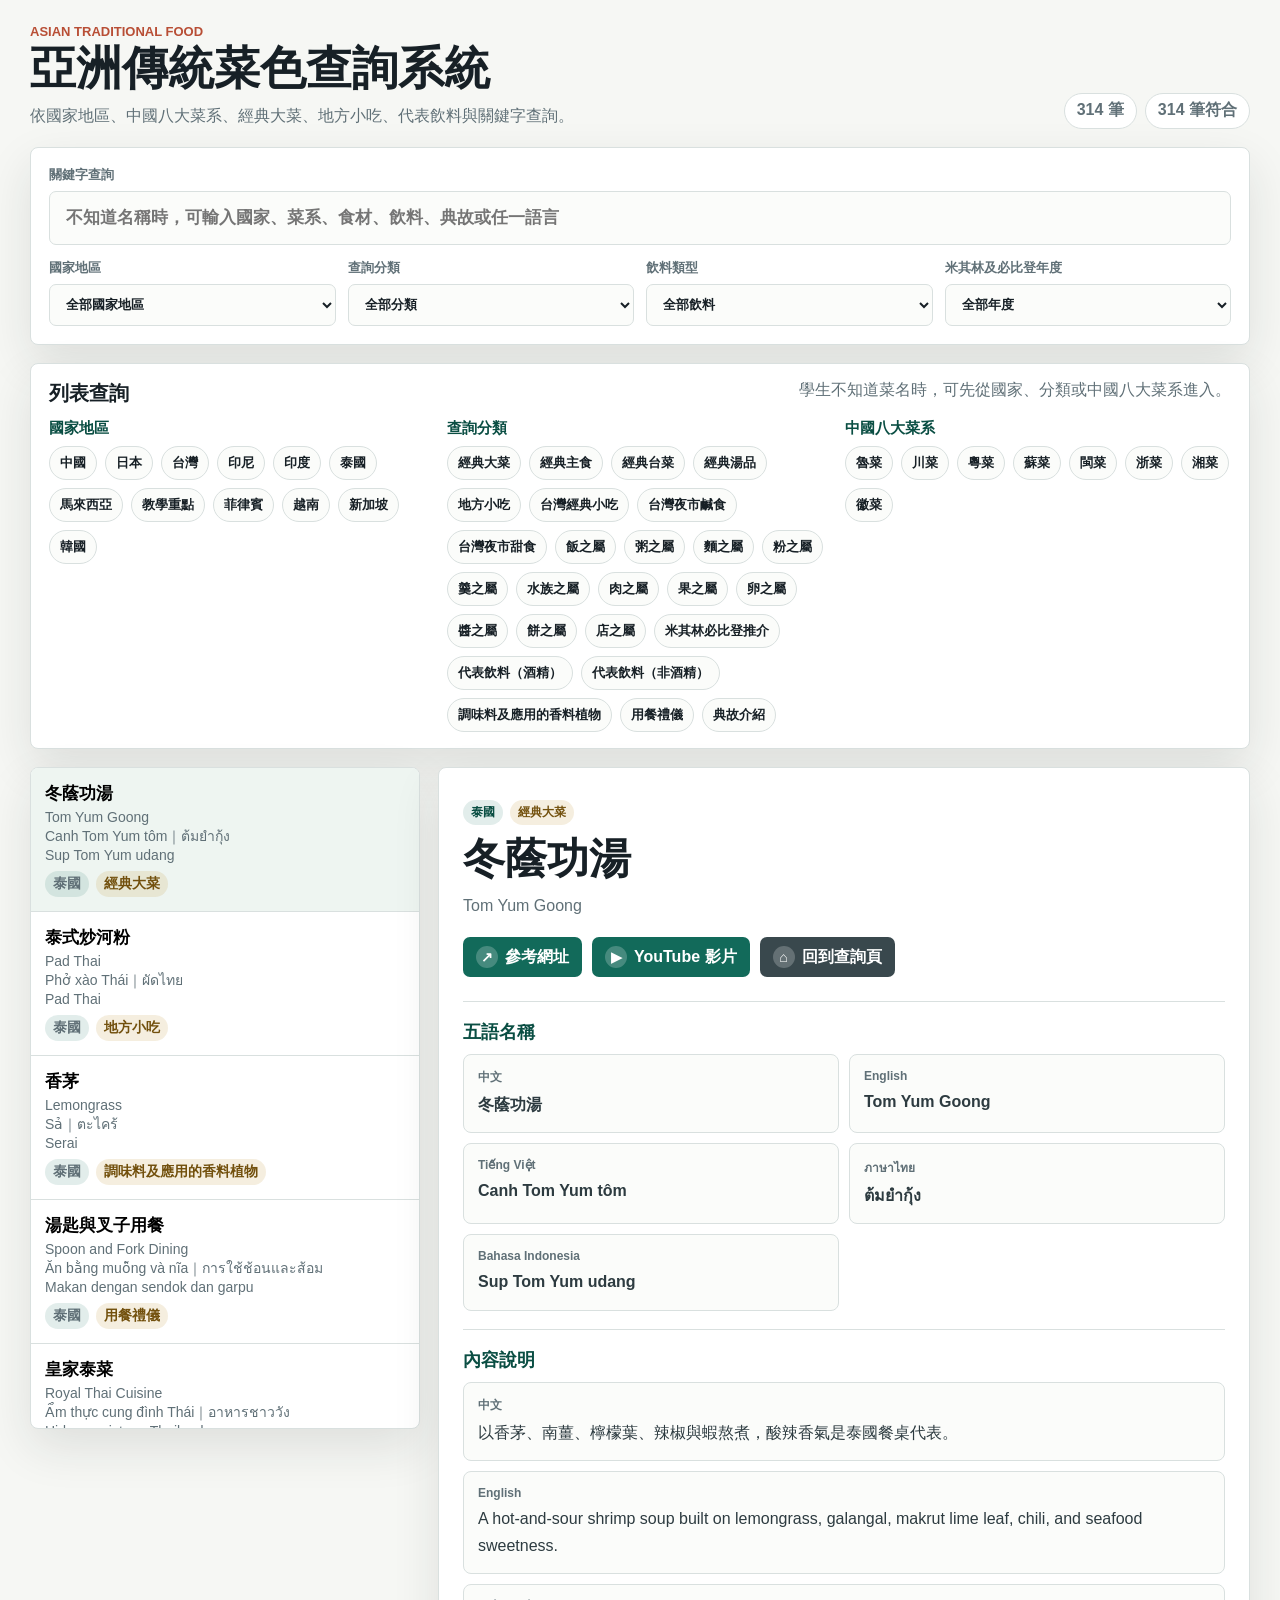
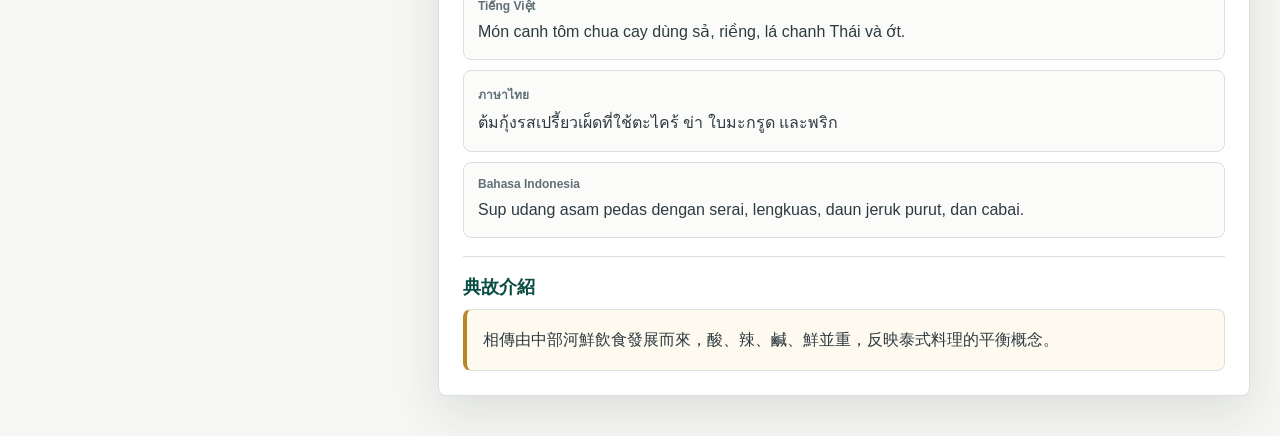
==== asian-foods.html @ ef6f96ef "Publish Thai hospitality terms and Asian foods pages" ====
<!doctype html>
<html lang="zh-Hant">
  <head>
    <meta charset="utf-8">
    <meta name="viewport" content="width=device-width, initial-scale=1">
    <title>亞洲傳統菜色查詢系統</title>
    <link rel="stylesheet" href="asian-foods.css?v=20260606-links">
  </head>
  <body>
    <main class="food-app">
      <header class="app-header">
        <div>
          <p class="eyebrow">Asian Traditional Food</p>
          <h1>亞洲傳統菜色查詢系統</h1>
          <p class="subtitle">依國家地區、中國八大菜系、經典大菜、地方小吃、代表飲料與關鍵字查詢。</p>
        </div>
        <div class="stats" aria-label="資料統計">
          <span id="totalCount">0 筆</span>
          <span id="matchCount">0 筆符合</span>
        </div>
      </header>

      <section id="searchTop" class="search-panel" aria-label="查詢條件">
        <label class="search-box" for="searchInput">
          <span>關鍵字查詢</span>
          <input id="searchInput" type="search" autocomplete="off" placeholder="不知道名稱時，可輸入國家、菜系、食材、飲料、典故或任一語言">
        </label>
        <div class="filter-grid">
          <label>
            國家地區
            <select id="countrySelect">
              <option value="all">全部國家地區</option>
            </select>
          </label>
          <label>
            查詢分類
            <select id="categorySelect">
              <option value="all">全部分類</option>
            </select>
          </label>
          <label>
            飲料類型
            <select id="drinkSelect">
              <option value="all">全部飲料</option>
              <option value="酒精">酒精</option>
              <option value="非酒精">非酒精</option>
            </select>
          </label>
          <label>
            米其林及必比登年度
            <select id="yearSelect">
              <option value="all">全部年度</option>
            </select>
          </label>
        </div>
      </section>

      <section class="browse-panel" aria-label="分類列表">
        <div class="panel-heading">
          <h2>列表查詢</h2>
          <p>學生不知道菜名時，可先從國家、分類或中國八大菜系進入。</p>
        </div>
        <div id="quickLists" class="quick-lists"></div>
      </section>

      <section class="content-layout">
        <aside class="result-list" aria-label="查詢結果">
          <div id="resultList" class="cards"></div>
        </aside>

        <article id="detailPanel" class="detail-panel" aria-live="polite">
          <div class="empty-state">
            <h2>請選擇一筆資料</h2>
            <p>右側會顯示五語名稱、內容說明、典故、標章、參考網址與 YouTube 影片。</p>
          </div>
        </article>
      </section>
    </main>

    <script src="asian-foods-app.js?v=20260606-links"></script>
  </body>
</html>
---- asian-foods.css ----
:root {
  color-scheme: light;
  --ink: #172026;
  --muted: #607077;
  --line: #d9e0df;
  --panel: #ffffff;
  --soft: #eef5f1;
  --brand: #126a5a;
  --brand-dark: #0a4e43;
  --accent: #b84e35;
  --gold: #b98622;
  --bg: #f6f7f4;
  --shadow: 0 18px 48px rgba(23, 32, 38, 0.11);
}

* {
  box-sizing: border-box;
}

body {
  margin: 0;
  min-height: 100vh;
  color: var(--ink);
  background: var(--bg);
  font-family: -apple-system, BlinkMacSystemFont, "Segoe UI", "Noto Sans TC", sans-serif;
}

button,
input,
select {
  font: inherit;
}

.food-app {
  width: min(1220px, calc(100% - 32px));
  margin: 0 auto;
  padding: 24px 0 40px;
}

.app-header {
  display: flex;
  align-items: flex-end;
  justify-content: space-between;
  gap: 18px;
  margin-bottom: 18px;
}

.eyebrow,
.subtitle,
h1,
h2,
p {
  margin-top: 0;
}

.eyebrow {
  margin-bottom: 4px;
  color: var(--accent);
  font-size: 13px;
  font-weight: 900;
  text-transform: uppercase;
}

h1 {
  margin-bottom: 8px;
  font-size: clamp(30px, 4vw, 46px);
  line-height: 1.1;
}

.subtitle {
  margin-bottom: 0;
  color: var(--muted);
  line-height: 1.7;
}

.stats {
  display: flex;
  gap: 8px;
  flex-wrap: wrap;
  justify-content: flex-end;
}

.stats span {
  display: inline-flex;
  align-items: center;
  min-height: 36px;
  padding: 6px 12px;
  border: 1px solid var(--line);
  border-radius: 999px;
  background: var(--panel);
  color: var(--muted);
  font-weight: 900;
}

.search-panel,
.browse-panel,
.result-list,
.detail-panel {
  border: 1px solid var(--line);
  border-radius: 8px;
  background: var(--panel);
  box-shadow: var(--shadow);
}

.search-panel {
  padding: 18px;
  margin-bottom: 18px;
}

.search-box,
.filter-grid label {
  display: grid;
  gap: 7px;
  color: var(--muted);
  font-size: 13px;
  font-weight: 900;
}

.search-box input,
.filter-grid select {
  width: 100%;
  border: 1px solid var(--line);
  border-radius: 7px;
  background: #fbfcfa;
  color: var(--ink);
}

.search-box input {
  min-height: 54px;
  padding: 0 16px;
  font-size: 17px;
}

.filter-grid {
  display: grid;
  grid-template-columns: repeat(4, minmax(150px, 1fr));
  gap: 12px;
  margin-top: 14px;
}

.filter-grid select {
  min-height: 42px;
  padding: 0 12px;
}

.browse-panel {
  padding: 16px 18px;
  margin-bottom: 18px;
}

.panel-heading {
  display: flex;
  justify-content: space-between;
  gap: 18px;
  margin-bottom: 12px;
}

.panel-heading h2 {
  margin-bottom: 0;
  font-size: 20px;
}

.panel-heading p {
  margin-bottom: 0;
  color: var(--muted);
}

.quick-lists {
  display: grid;
  grid-template-columns: repeat(3, minmax(0, 1fr));
  gap: 12px;
}

.quick-group {
  min-width: 0;
}

.quick-group h3 {
  margin: 0 0 8px;
  color: var(--brand-dark);
  font-size: 15px;
}

.chip-row {
  display: flex;
  flex-wrap: wrap;
  gap: 8px;
}

.chip {
  min-height: 34px;
  padding: 0 10px;
  border: 1px solid var(--line);
  border-radius: 999px;
  background: #fbfcfa;
  color: var(--ink);
  cursor: pointer;
  font-size: 13px;
  font-weight: 800;
}

.chip:hover {
  border-color: var(--brand);
  color: var(--brand-dark);
}

.content-layout {
  display: grid;
  grid-template-columns: minmax(300px, 390px) minmax(0, 1fr);
  gap: 18px;
  align-items: start;
}

.result-list {
  overflow: hidden;
}

.cards {
  max-height: calc(100vh - 240px);
  overflow: auto;
}

.food-card {
  display: grid;
  width: 100%;
  padding: 14px;
  border: 0;
  border-bottom: 1px solid var(--line);
  background: transparent;
  text-align: left;
  cursor: pointer;
}

.food-card:hover,
.food-card.active {
  background: var(--soft);
}

.food-card strong {
  display: block;
  margin-bottom: 4px;
  font-size: 17px;
  overflow-wrap: anywhere;
}

.food-card span {
  color: var(--muted);
  font-size: 14px;
  overflow-wrap: anywhere;
}

.tag-row,
.detail-tags {
  display: flex;
  flex-wrap: wrap;
  gap: 7px;
  margin-top: 8px;
}

.tag {
  display: inline-flex;
  width: fit-content;
  padding: 4px 8px;
  border-radius: 999px;
  background: rgba(18, 106, 90, 0.12);
  color: var(--brand-dark);
  font-size: 12px;
  font-weight: 900;
}

.tag.category {
  background: rgba(184, 134, 34, 0.14);
  color: #72500d;
}

.tag.drink {
  background: rgba(184, 78, 53, 0.13);
  color: #8d3a27;
}

.tag.cuisine {
  background: rgba(126, 87, 194, 0.13);
  color: #5b3f92;
}

.tag.year {
  background: rgba(23, 32, 38, 0.08);
  color: #39484d;
}

.tag.michelin {
  background: rgba(185, 134, 34, 0.18);
  color: #6f4c09;
}

.badge-icon {
  display: inline-grid;
  width: 28px;
  height: 28px;
  place-items: center;
  border-radius: 999px;
  background: #fff4d6;
  color: #7a540a;
  font-size: 16px;
  font-weight: 900;
}

.badge-icon.large {
  width: 34px;
  height: 34px;
  font-size: 20px;
}

.detail-panel {
  min-height: 560px;
  padding: 24px;
}

.detail-hero {
  margin-bottom: 24px;
}

.detail-title {
  display: grid;
  align-content: center;
  gap: 10px;
}

.detail-title h2 {
  margin-bottom: 0;
  font-size: clamp(28px, 4vw, 42px);
  line-height: 1.12;
}

.link-actions {
  display: flex;
  flex-wrap: wrap;
  gap: 10px;
  margin-top: 8px;
}

.link-actions.center {
  justify-content: center;
}

.link-actions a {
  display: inline-flex;
  align-items: center;
  gap: 7px;
  min-height: 40px;
  padding: 0 13px;
  border-radius: 7px;
  background: var(--brand);
  color: #ffffff;
  font-weight: 900;
  text-decoration: none;
}

.link-actions a span {
  display: inline-grid;
  width: 22px;
  height: 22px;
  place-items: center;
  border-radius: 999px;
  background: rgba(255, 255, 255, 0.22);
  font-size: 14px;
}

.link-actions .back-link {
  background: #39484d;
}

.section {
  padding-top: 18px;
  border-top: 1px solid var(--line);
}

.section + .section {
  margin-top: 18px;
}

.section h3 {
  margin: 0 0 10px;
  color: var(--brand-dark);
  font-size: 18px;
}

.language-grid,
.language-stack {
  display: grid;
  gap: 10px;
}

.language-grid {
  grid-template-columns: repeat(2, minmax(0, 1fr));
}

.language-card {
  padding: 14px;
  border: 1px solid var(--line);
  border-radius: 8px;
  background: #fbfcfa;
}

.language-card span {
  display: block;
  margin-bottom: 5px;
  color: var(--muted);
  font-size: 12px;
  font-weight: 900;
}

.language-card strong,
.language-card p {
  margin: 0;
  color: #2d3b40;
  line-height: 1.7;
  overflow-wrap: anywhere;
}

.story-text {
  margin: 0;
  padding: 16px;
  border: 1px solid var(--line);
  border-left: 4px solid var(--gold);
  border-radius: 8px;
  background: #fffaf0;
  color: #2d3b40;
  line-height: 1.8;
}

.meta-grid {
  display: grid;
  grid-template-columns: repeat(2, minmax(0, 1fr));
  gap: 10px;
}

.meta-grid div {
  padding: 14px;
  border: 1px solid var(--line);
  border-radius: 8px;
  background: #fbfcfa;
}

.meta-grid span {
  display: block;
  margin-bottom: 5px;
  color: var(--muted);
  font-size: 12px;
  font-weight: 900;
}

.meta-grid strong {
  display: block;
  color: #2d3b40;
  line-height: 1.6;
  overflow-wrap: anywhere;
}

.empty-state {
  display: grid;
  min-height: 420px;
  place-content: center;
  color: var(--muted);
  text-align: center;
}

.empty-state h2 {
  color: var(--ink);
}

@media (max-width: 900px) {
  .food-app {
    width: min(100% - 24px, 760px);
    padding-top: 16px;
  }

  .app-header,
  .panel-heading {
    align-items: flex-start;
    flex-direction: column;
  }

  .filter-grid,
  .quick-lists,
  .content-layout,
  .language-grid,
  .meta-grid {
    grid-template-columns: 1fr;
  }

  .cards {
    max-height: 430px;
  }

  .detail-panel {
    padding: 18px;
  }

}
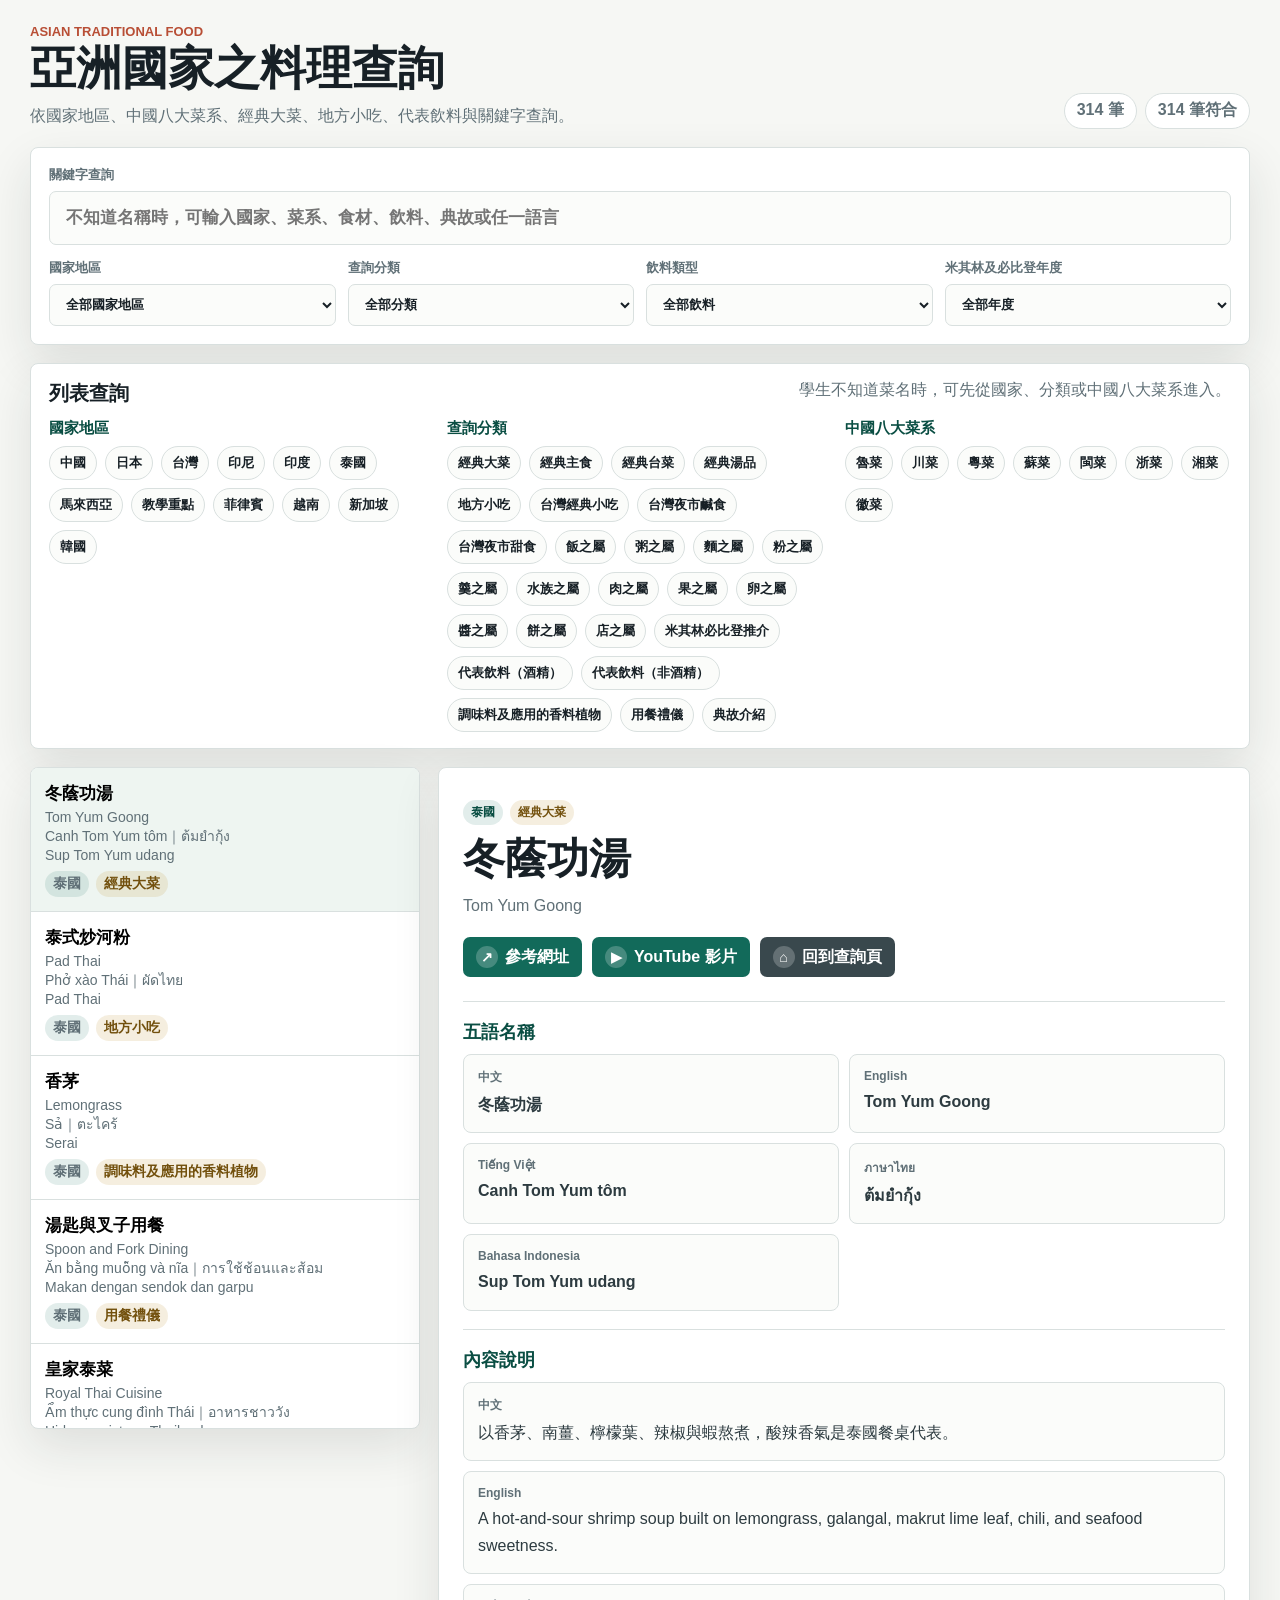
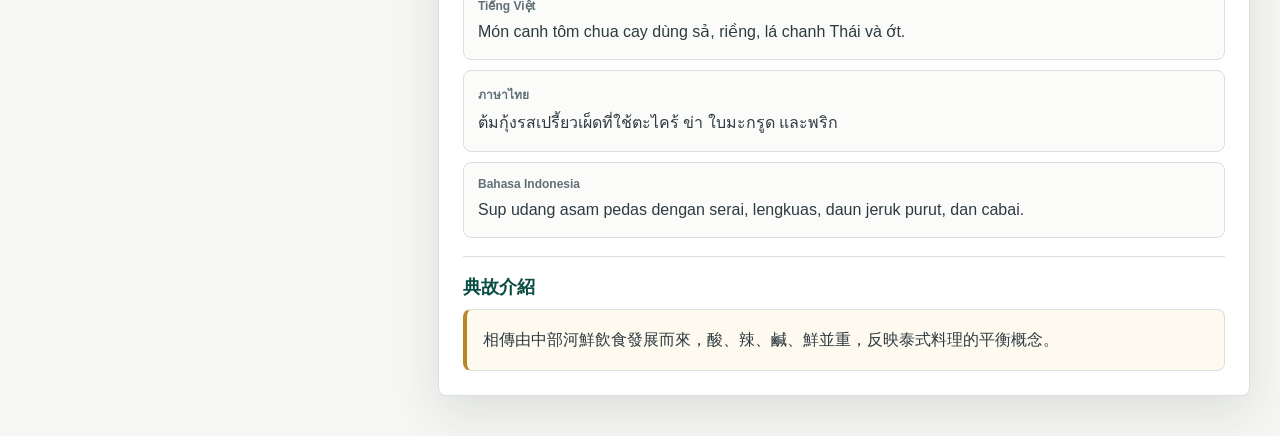
==== commit f706d475: "Rename hospitality and cuisine search sections" ====
--- a/asian-foods.html
+++ b/asian-foods.html
@@ -3,7 +3,7 @@
   <head>
     <meta charset="utf-8">
     <meta name="viewport" content="width=device-width, initial-scale=1">
-    <title>亞洲傳統菜色查詢系統</title>
+    <title>亞洲國家之料理查詢</title>
     <link rel="stylesheet" href="asian-foods.css?v=20260606-links">
   </head>
   <body>
@@ -11,7 +11,7 @@
       <header class="app-header">
         <div>
           <p class="eyebrow">Asian Traditional Food</p>
-          <h1>亞洲傳統菜色查詢系統</h1>
+          <h1>亞洲國家之料理查詢</h1>
           <p class="subtitle">依國家地區、中國八大菜系、經典大菜、地方小吃、代表飲料與關鍵字查詢。</p>
         </div>
         <div class="stats" aria-label="資料統計">
